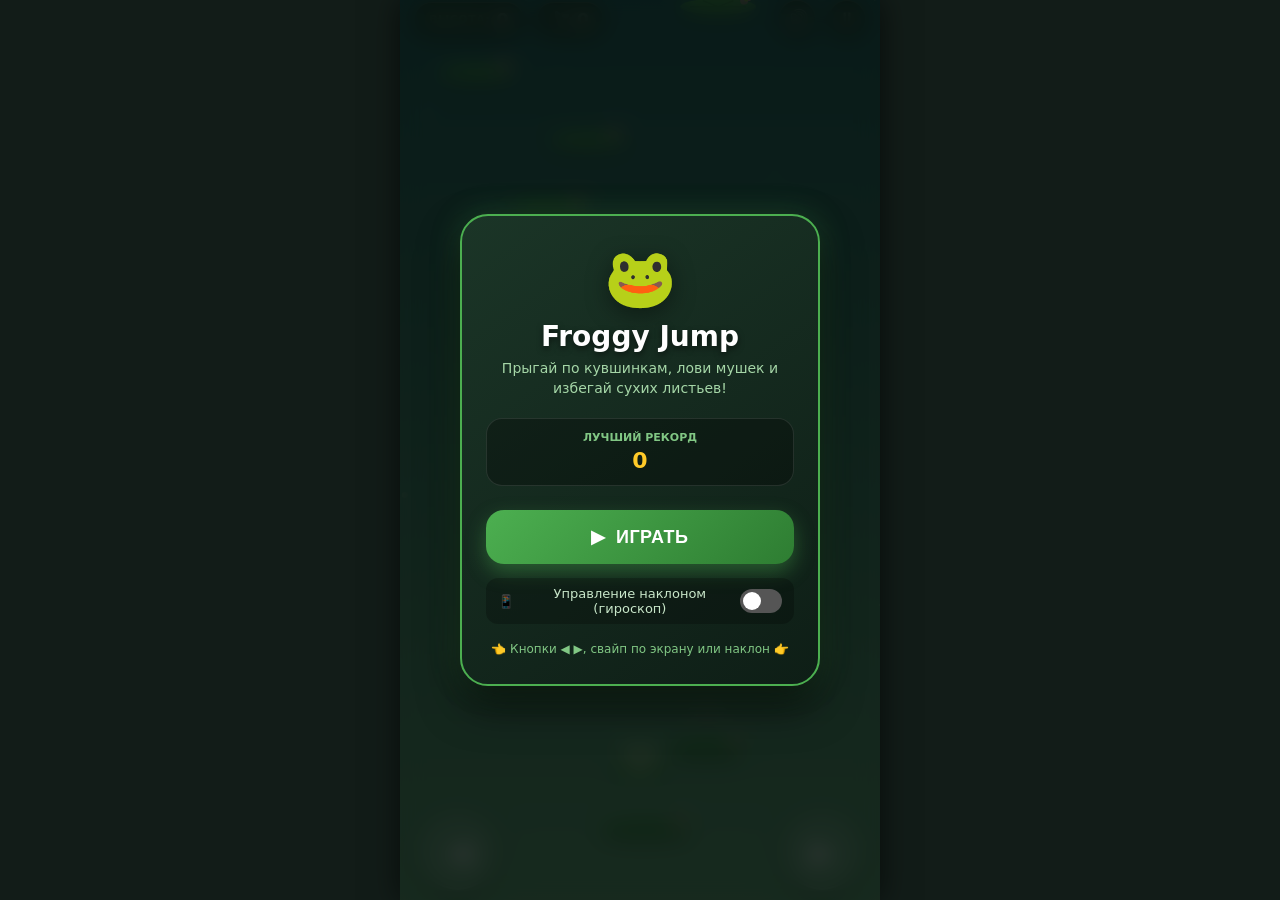
==== index.html @ e17ed598 "feat: Initial commit: Froggy Jump 2D web game for Android" ====
<!DOCTYPE html>
<html lang="ru">
<head>
  <meta charset="UTF-8">
  <meta name="viewport" content="width=device-width, initial-scale=1.0, maximum-scale=1.0, user-scalable=no, viewport-fit=cover">
  <meta name="theme-color" content="#121c18">
  <meta name="mobile-web-app-capable" content="yes">
  <meta name="apple-mobile-web-app-capable" content="yes">
  <meta name="apple-mobile-web-app-status-bar-style" content="black-translucent">
  <title>Froggy Jump - Лягушонок-прыгун 2D</title>
  <link rel="manifest" href="manifest.json">
  <link rel="stylesheet" href="style.css">
</head>
<body>
  <div id="game-wrapper">
    <!-- Игровой холст -->
    <canvas id="gameCanvas"></canvas>

    <!-- Верхний HUD -->
    <div id="hud">
      <div class="hud-group">
        <div class="hud-card">
          <span class="hud-label">Высота:</span>
          <span id="hud-score" class="hud-value">0</span>
        </div>
        <div class="hud-card">
          <span style="font-size: 16px;">🪰</span>
          <span id="hud-flies" class="hud-value">0</span>
        </div>
      </div>
      <div class="hud-group">
        <button id="btn-sound" class="hud-icon-btn" aria-label="Звук">🔊</button>
        <button id="btn-pause" class="hud-icon-btn" aria-label="Пауза">⏸</button>
      </div>
    </div>

    <!-- Экранные кнопки управления для мобильных телефонов -->
    <div id="touch-controls">
      <button id="btn-left" class="touch-btn" aria-label="Влево">◀</button>
      <button id="btn-right" class="touch-btn" aria-label="Вправо">▶</button>
    </div>

    <!-- Модальное окно: Главное меню -->
    <div id="menu-modal" class="modal-overlay">
      <div class="modal-content">
        <div class="frog-avatar">🐸</div>
        <h1 class="modal-title">Froggy Jump</h1>
        <p class="modal-subtitle">Прыгай по кувшинкам, лови мушек и избегай сухих листьев!</p>

        <div class="stats-grid">
          <div class="stat-box" style="grid-column: span 2;">
            <div class="stat-title">Лучший рекорд</div>
            <div id="menu-high-score" class="stat-num">0</div>
          </div>
        </div>

        <button id="btn-start" class="btn-primary">
          <span>▶</span> ИГРАТЬ
        </button>

        <div class="tilt-toggle-row">
          <div class="tilt-label">
            <span>📱</span> Управление наклоном (гироскоп)
          </div>
          <label class="switch">
            <input type="checkbox" id="tilt-toggle">
            <span class="slider"></span>
          </label>
        </div>

        <div class="controls-hint">
          <span>👈 Кнопки ◀ ▶, свайп по экрану или наклон 👉</span>
        </div>
      </div>
    </div>

    <!-- Модальное окно: Пауза -->
    <div id="pause-modal" class="modal-overlay hidden">
      <div class="modal-content">
        <h2 class="modal-title">Пауза</h2>
        <p class="modal-subtitle">Лягушонок отдыхает в пруду</p>
        <button id="btn-resume" class="btn-primary">
          <span>▶</span> ПРОДОЛЖИТЬ
        </button>
        <button id="btn-restart-pause" class="btn-secondary">
          Заново
        </button>
      </div>
    </div>

    <!-- Модальное окно: Game Over -->
    <div id="gameover-modal" class="modal-overlay hidden">
      <div class="modal-content">
        <div style="font-size: 52px; margin-bottom: 4px;">💦</div>
        <h2 class="modal-title">Бултых!</h2>
        <p class="modal-subtitle">Лягушонок упал в воду</p>

        <div id="new-record-badge" style="display: none; background: #ffb300; color: #000; font-weight: 800; font-size: 13px; border-radius: 12px; padding: 4px 10px; margin-bottom: 12px;">
          🏆 НОВЫЙ РЕКОРД!
        </div>

        <div class="stats-grid">
          <div class="stat-box">
            <div class="stat-title">Счет</div>
            <div id="final-score" class="stat-num">0</div>
          </div>
          <div class="stat-box">
            <div class="stat-title">Рекорд</div>
            <div id="final-high" class="stat-num">0</div>
          </div>
          <div class="stat-box" style="grid-column: span 2;">
            <div class="stat-title">Поймано мушек</div>
            <div class="stat-num" style="color: #64ffda;">
              <span id="final-flies">0</span> 🪰
            </div>
          </div>
        </div>

        <button id="btn-restart" class="btn-primary">
          <span>🔄</span> ИГРАТЬ СНОВА
        </button>
      </div>
    </div>
  </div>

  <!-- Предупреждение о горизонтальном режиме -->
  <div id="landscape-warning">
    <div style="font-size: 48px; margin-bottom: 12px;">📱🔄</div>
    <h2>Поверните телефон</h2>
    <p style="margin-top: 8px; color: #a5d6a7;">Для максимального удобства игра создана для портретного (вертикального) режима.</p>
  </div>

  <script src="game.js"></script>
</body>
</html>
---- style.css ----
* {
  margin: 0;
  padding: 0;
  box-sizing: border-box;
  -webkit-touch-callout: none;
  -webkit-user-select: none;
  user-select: none;
}

:root {
  --primary-green: #4caf50;
  --dark-green: #2e7d32;
  --light-green: #81c784;
  --accent-gold: #ffb300;
  --bg-dark: #121c18;
}

html, body {
  width: 100%;
  height: 100%;
  background: var(--bg-dark);
  font-family: system-ui, -apple-system, BlinkMacSystemFont, 'Segoe UI', Roboto, Helvetica, Arial, sans-serif;
  color: #fff;
  overflow: hidden;
  position: fixed;
}

#game-wrapper {
  position: relative;
  width: 100vw;
  height: 100vh;
  max-width: 480px;
  margin: 0 auto;
  overflow: hidden;
  background: linear-gradient(180deg, #1e3c72 0%, #2a5298 35%, #38ef7d 100%);
  box-shadow: 0 0 30px rgba(0, 0, 0, 0.6);
  display: flex;
  flex-direction: column;
}

#gameCanvas {
  width: 100%;
  height: 100%;
  display: block;
  touch-action: none;
}

/* Верхняя панель HUD */
#hud {
  position: absolute;
  top: 0;
  left: 0;
  width: 100%;
  padding: env(safe-area-inset-top, 10px) 14px 10px 14px;
  display: flex;
  justify-content: space-between;
  align-items: center;
  pointer-events: none;
  z-index: 10;
}

.hud-group {
  display: flex;
  gap: 12px;
  align-items: center;
}

.hud-card {
  background: rgba(14, 28, 22, 0.75);
  backdrop-filter: blur(8px);
  -webkit-backdrop-filter: blur(8px);
  border: 1px solid rgba(255, 255, 255, 0.2);
  border-radius: 20px;
  padding: 6px 14px;
  display: flex;
  align-items: center;
  gap: 6px;
  box-shadow: 0 4px 12px rgba(0, 0, 0, 0.3);
}

.hud-label {
  font-size: 11px;
  text-transform: uppercase;
  color: #a5d6a7;
  font-weight: 700;
  letter-spacing: 0.5px;
}

.hud-value {
  font-size: 18px;
  font-weight: 800;
  color: #fff;
  font-variant-numeric: tabular-nums;
  text-shadow: 0 2px 4px rgba(0, 0, 0, 0.5);
}

.hud-icon-btn {
  pointer-events: auto;
  background: rgba(14, 28, 22, 0.75);
  border: 1px solid rgba(255, 255, 255, 0.2);
  color: #fff;
  width: 38px;
  height: 38px;
  border-radius: 50%;
  display: flex;
  justify-content: center;
  align-items: center;
  font-size: 18px;
  cursor: pointer;
  transition: transform 0.1s, background 0.2s;
  box-shadow: 0 4px 12px rgba(0, 0, 0, 0.3);
}

.hud-icon-btn:active {
  transform: scale(0.9);
  background: rgba(46, 125, 50, 0.9);
}

/* Экранные сенсорные кнопки управления */
#touch-controls {
  position: absolute;
  bottom: calc(env(safe-area-inset-bottom, 15px) + 10px);
  left: 0;
  width: 100%;
  padding: 0 20px;
  display: flex;
  justify-content: space-between;
  pointer-events: none;
  z-index: 12;
}

.touch-btn {
  pointer-events: auto;
  width: 76px;
  height: 76px;
  background: rgba(255, 255, 255, 0.18);
  backdrop-filter: blur(6px);
  -webkit-backdrop-filter: blur(6px);
  border: 2px solid rgba(255, 255, 255, 0.4);
  border-radius: 50%;
  display: flex;
  justify-content: center;
  align-items: center;
  color: #ffffff;
  font-size: 32px;
  font-weight: bold;
  box-shadow: 0 6px 18px rgba(0, 0, 0, 0.35);
  transition: background 0.1s, transform 0.1s;
  touch-action: none;
}

.touch-btn.active, .touch-btn:active {
  background: rgba(76, 175, 80, 0.65);
  border-color: #81c784;
  transform: scale(0.92);
}

/* Модальные окна: Меню, Пауза, Game Over */
.modal-overlay {
  position: absolute;
  top: 0;
  left: 0;
  width: 100%;
  height: 100%;
  background: rgba(8, 18, 14, 0.85);
  backdrop-filter: blur(10px);
  -webkit-backdrop-filter: blur(10px);
  display: flex;
  flex-direction: column;
  justify-content: center;
  align-items: center;
  padding: 24px;
  text-align: center;
  z-index: 20;
  transition: opacity 0.3s ease;
}

.modal-overlay.hidden {
  opacity: 0;
  pointer-events: none;
}

.modal-content {
  background: linear-gradient(145deg, #1b3527 0%, #0e1e16 100%);
  border: 2px solid #4caf50;
  border-radius: 28px;
  padding: 28px 24px;
  width: 100%;
  max-width: 360px;
  box-shadow: 0 20px 40px rgba(0, 0, 0, 0.6), 0 0 30px rgba(76, 175, 80, 0.25);
  animation: popIn 0.35s cubic-bezier(0.175, 0.885, 0.32, 1.275);
}

@keyframes popIn {
  from {
    transform: scale(0.85);
    opacity: 0;
  }
  to {
    transform: scale(1);
    opacity: 1;
  }
}

.frog-avatar {
  font-size: 58px;
  margin-bottom: 8px;
  filter: drop-shadow(0 6px 12px rgba(0,0,0,0.4));
  animation: frogWiggle 2s infinite ease-in-out;
}

@keyframes frogWiggle {
  0%, 100% { transform: translateY(0) rotate(0deg); }
  50% { transform: translateY(-8px) rotate(4deg); }
}

.modal-title {
  font-size: 28px;
  font-weight: 900;
  color: #fff;
  margin-bottom: 6px;
  text-shadow: 0 3px 6px rgba(0,0,0,0.5);
}

.modal-subtitle {
  font-size: 14px;
  color: #a5d6a7;
  margin-bottom: 20px;
  line-height: 1.4;
}

.stats-grid {
  display: grid;
  grid-template-columns: 1fr 1fr;
  gap: 12px;
  margin-bottom: 24px;
}

.stat-box {
  background: rgba(0, 0, 0, 0.3);
  border: 1px solid rgba(255, 255, 255, 0.1);
  border-radius: 16px;
  padding: 12px 8px;
}

.stat-title {
  font-size: 11px;
  color: #81c784;
  text-transform: uppercase;
  font-weight: 700;
  margin-bottom: 4px;
}

.stat-num {
  font-size: 22px;
  font-weight: 800;
  color: #ffca28;
}

.btn-primary {
  width: 100%;
  padding: 16px 20px;
  background: linear-gradient(135deg, #4caf50 0%, #2e7d32 100%);
  border: none;
  border-radius: 18px;
  color: #fff;
  font-size: 18px;
  font-weight: 800;
  letter-spacing: 0.5px;
  cursor: pointer;
  box-shadow: 0 8px 20px rgba(76, 175, 80, 0.4);
  transition: transform 0.1s, box-shadow 0.2s;
  display: flex;
  align-items: center;
  justify-content: center;
  gap: 10px;
}

.btn-primary:active {
  transform: scale(0.96);
  box-shadow: 0 4px 10px rgba(76, 175, 80, 0.3);
}

.btn-secondary {
  width: 100%;
  margin-top: 10px;
  padding: 12px 16px;
  background: rgba(255, 255, 255, 0.1);
  border: 1px solid rgba(255, 255, 255, 0.2);
  border-radius: 14px;
  color: #e0e0e0;
  font-size: 14px;
  font-weight: 600;
  cursor: pointer;
}

.btn-secondary:active {
  background: rgba(255, 255, 255, 0.2);
}

.controls-hint {
  margin-top: 18px;
  font-size: 12px;
  color: #81c784;
  display: flex;
  align-items: center;
  justify-content: center;
  gap: 8px;
}

.tilt-toggle-row {
  margin-top: 14px;
  display: flex;
  align-items: center;
  justify-content: space-between;
  background: rgba(0, 0, 0, 0.25);
  border-radius: 12px;
  padding: 8px 12px;
}

.tilt-label {
  font-size: 13px;
  color: #c8e6c9;
  display: flex;
  align-items: center;
  gap: 6px;
}

.switch {
  position: relative;
  display: inline-block;
  width: 44px;
  height: 24px;
}

.switch input {
  opacity: 0;
  width: 0;
  height: 0;
}

.slider {
  position: absolute;
  cursor: pointer;
  top: 0; left: 0; right: 0; bottom: 0;
  background-color: #555;
  transition: 0.3s;
  border-radius: 24px;
}

.slider:before {
  position: absolute;
  content: "";
  height: 18px;
  width: 18px;
  left: 3px;
  bottom: 3px;
  background-color: white;
  transition: 0.3s;
  border-radius: 50%;
}

input:checked + .slider {
  background-color: #4caf50;
}

input:checked + .slider:before {
  transform: translateX(20px);
}

/* Предупреждение о горизонтальном режиме */
#landscape-warning {
  display: none;
  position: fixed;
  top: 0;
  left: 0;
  width: 100%;
  height: 100%;
  background: #0d1a14;
  z-index: 9999;
  flex-direction: column;
  justify-content: center;
  align-items: center;
  color: white;
  text-align: center;
  padding: 20px;
}

@media (orientation: landscape) and (max-height: 500px) {
  #landscape-warning {
    display: flex;
  }
}
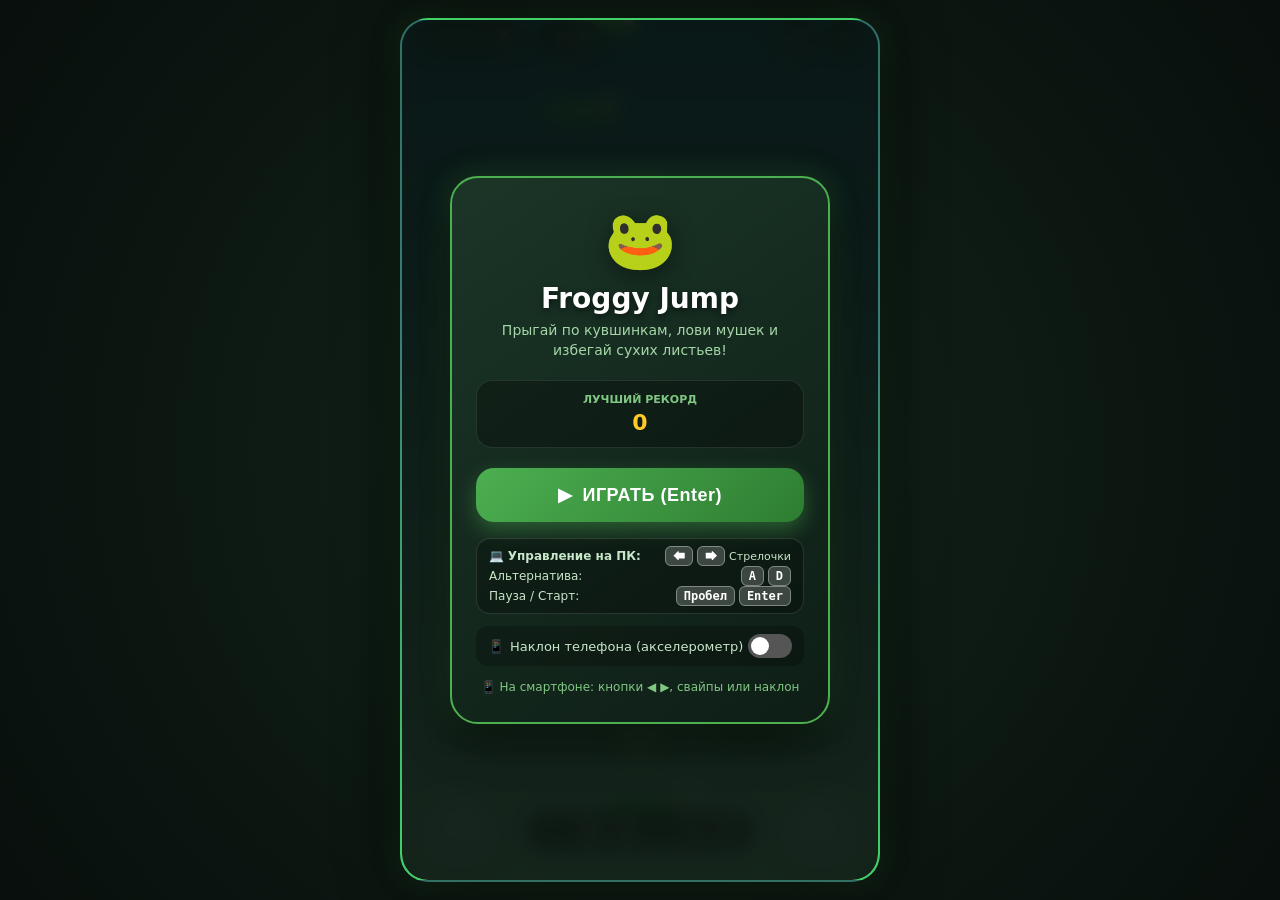
==== commit 8f05cf1b: "feat: Add desktop & PC keyboard support (arrow keys, WASD, space, enter)" ====
--- a/index.html
+++ b/index.html
@@ -29,15 +29,31 @@
         </div>
       </div>
       <div class="hud-group">
-        <button id="btn-sound" class="hud-icon-btn" aria-label="Звук">🔊</button>
-        <button id="btn-pause" class="hud-icon-btn" aria-label="Пауза">⏸</button>
+        <button id="btn-sound" class="hud-icon-btn" aria-label="Звук" title="Вкл/Выкл звук">🔊</button>
+        <button id="btn-pause" class="hud-icon-btn" aria-label="Пауза" title="Пауза (Пробел)">⏸</button>
       </div>
     </div>
 
-    <!-- Экранные кнопки управления для мобильных телефонов -->
+    <!-- Кнопки управления (Сенсор на телефоне + кликабельные индикаторы клавиш на ПК) -->
     <div id="touch-controls">
-      <button id="btn-left" class="touch-btn" aria-label="Влево">◀</button>
-      <button id="btn-right" class="touch-btn" aria-label="Вправо">▶</button>
+      <button id="btn-left" class="touch-btn" aria-label="Влево" title="Влево (Стрелка влево или A)">
+        <span class="touch-btn-icon">◀</span>
+        <span class="touch-btn-key">A / 🡄</span>
+      </button>
+
+      <div class="desktop-controls-legend">
+        <span>ПК:</span>
+        <span class="key-badge">🡄</span>
+        <span class="key-badge">🡆</span>
+        <span>или</span>
+        <span class="key-badge">A</span>
+        <span class="key-badge">D</span>
+      </div>
+
+      <button id="btn-right" class="touch-btn" aria-label="Вправо" title="Вправо (Стрелка вправо или D)">
+        <span class="touch-btn-icon">▶</span>
+        <span class="touch-btn-key">D / 🡆</span>
+      </button>
     </div>
 
     <!-- Модальное окно: Главное меню -->
@@ -55,12 +71,38 @@
         </div>
 
         <button id="btn-start" class="btn-primary">
-          <span>▶</span> ИГРАТЬ
+          <span>▶</span> ИГРАТЬ (Enter)
         </button>
+
+        <!-- Подсказки по управлению для ПК и телефонов -->
+        <div class="pc-keys-helper">
+          <div class="pc-key-line">
+            <span>💻 <b>Управление на ПК:</b></span>
+            <div>
+              <span class="key-badge">🡄</span>
+              <span class="key-badge">🡆</span>
+              <span style="font-size: 11px;">Стрелочки</span>
+            </div>
+          </div>
+          <div class="pc-key-line">
+            <span>Альтернатива:</span>
+            <div>
+              <span class="key-badge">A</span>
+              <span class="key-badge">D</span>
+            </div>
+          </div>
+          <div class="pc-key-line">
+            <span>Пауза / Старт:</span>
+            <div>
+              <span class="key-badge">Пробел</span>
+              <span class="key-badge">Enter</span>
+            </div>
+          </div>
+        </div>
 
         <div class="tilt-toggle-row">
           <div class="tilt-label">
-            <span>📱</span> Управление наклоном (гироскоп)
+            <span>📱</span> Наклон телефона (акселерометр)
           </div>
           <label class="switch">
             <input type="checkbox" id="tilt-toggle">
@@ -69,7 +111,7 @@
         </div>
 
         <div class="controls-hint">
-          <span>👈 Кнопки ◀ ▶, свайп по экрану или наклон 👉</span>
+          <span>📱 На смартфоне: кнопки ◀ ▶, свайпы или наклон</span>
         </div>
       </div>
     </div>
@@ -80,7 +122,7 @@
         <h2 class="modal-title">Пауза</h2>
         <p class="modal-subtitle">Лягушонок отдыхает в пруду</p>
         <button id="btn-resume" class="btn-primary">
-          <span>▶</span> ПРОДОЛЖИТЬ
+          <span>▶</span> ПРОДОЛЖИТЬ (Пробел)
         </button>
         <button id="btn-restart-pause" class="btn-secondary">
           Заново
@@ -117,17 +159,17 @@
         </div>
 
         <button id="btn-restart" class="btn-primary">
-          <span>🔄</span> ИГРАТЬ СНОВА
+          <span>🔄</span> ИГРАТЬ СНОВА (Enter / Пробел)
         </button>
       </div>
     </div>
   </div>
 
-  <!-- Предупреждение о горизонтальном режиме -->
+  <!-- Предупреждение о горизонтальном режиме (только для смартфонов) -->
   <div id="landscape-warning">
     <div style="font-size: 48px; margin-bottom: 12px;">📱🔄</div>
     <h2>Поверните телефон</h2>
-    <p style="margin-top: 8px; color: #a5d6a7;">Для максимального удобства игра создана для портретного (вертикального) режима.</p>
+    <p style="margin-top: 8px; color: #a5d6a7;">Для максимального удобства игра создана для вертикального режима.</p>
   </div>
 
   <script src="game.js"></script>
--- a/style.css
+++ b/style.css
@@ -12,19 +12,22 @@
   --dark-green: #2e7d32;
   --light-green: #81c784;
   --accent-gold: #ffb300;
-  --bg-dark: #121c18;
+  --bg-dark: #0a130f;
 }
 
 html, body {
   width: 100%;
   height: 100%;
-  background: var(--bg-dark);
+  background: radial-gradient(circle at center, #13241b 0%, #080f0c 100%);
   font-family: system-ui, -apple-system, BlinkMacSystemFont, 'Segoe UI', Roboto, Helvetica, Arial, sans-serif;
   color: #fff;
   overflow: hidden;
-  position: fixed;
-}
-
+  display: flex;
+  justify-content: center;
+  align-items: center;
+}
+
+/* Игровой контейнер (Адаптивный под мобильные и ПК) */
 #game-wrapper {
   position: relative;
   width: 100vw;
@@ -33,9 +36,23 @@
   margin: 0 auto;
   overflow: hidden;
   background: linear-gradient(180deg, #1e3c72 0%, #2a5298 35%, #38ef7d 100%);
-  box-shadow: 0 0 30px rgba(0, 0, 0, 0.6);
   display: flex;
   flex-direction: column;
+}
+
+/* Стилизация для ПК / Десктопных мониторов */
+@media (min-width: 600px) and (min-height: 600px) {
+  #game-wrapper {
+    height: min(96vh, 880px);
+    border-radius: 28px;
+    border: 2px solid rgba(76, 175, 80, 0.45);
+    box-shadow: 0 0 60px rgba(0, 0, 0, 0.9), 0 0 30px rgba(76, 175, 80, 0.25);
+  }
+
+  /* Подсказка управления на ПК сбоку или снизу */
+  .desktop-controls-legend {
+    display: flex !important;
+  }
 }
 
 #gameCanvas {
@@ -51,7 +68,7 @@
   top: 0;
   left: 0;
   width: 100%;
-  padding: env(safe-area-inset-top, 10px) 14px 10px 14px;
+  padding: env(safe-area-inset-top, 14px) 14px 10px 14px;
   display: flex;
   justify-content: space-between;
   align-items: center;
@@ -61,12 +78,12 @@
 
 .hud-group {
   display: flex;
-  gap: 12px;
+  gap: 10px;
   align-items: center;
 }
 
 .hud-card {
-  background: rgba(14, 28, 22, 0.75);
+  background: rgba(14, 28, 22, 0.82);
   backdrop-filter: blur(8px);
   -webkit-backdrop-filter: blur(8px);
   border: 1px solid rgba(255, 255, 255, 0.2);
@@ -75,7 +92,7 @@
   display: flex;
   align-items: center;
   gap: 6px;
-  box-shadow: 0 4px 12px rgba(0, 0, 0, 0.3);
+  box-shadow: 0 4px 12px rgba(0, 0, 0, 0.35);
 }
 
 .hud-label {
@@ -96,7 +113,7 @@
 
 .hud-icon-btn {
   pointer-events: auto;
-  background: rgba(14, 28, 22, 0.75);
+  background: rgba(14, 28, 22, 0.82);
   border: 1px solid rgba(255, 255, 255, 0.2);
   color: #fff;
   width: 38px;
@@ -108,23 +125,28 @@
   font-size: 18px;
   cursor: pointer;
   transition: transform 0.1s, background 0.2s;
-  box-shadow: 0 4px 12px rgba(0, 0, 0, 0.3);
+  box-shadow: 0 4px 12px rgba(0, 0, 0, 0.35);
+}
+
+.hud-icon-btn:hover {
+  background: rgba(46, 125, 50, 0.85);
 }
 
 .hud-icon-btn:active {
   transform: scale(0.9);
-  background: rgba(46, 125, 50, 0.9);
+  background: rgba(46, 125, 50, 0.95);
 }
 
 /* Экранные сенсорные кнопки управления */
 #touch-controls {
   position: absolute;
-  bottom: calc(env(safe-area-inset-bottom, 15px) + 10px);
+  bottom: calc(env(safe-area-inset-bottom, 15px) + 12px);
   left: 0;
   width: 100%;
   padding: 0 20px;
   display: flex;
   justify-content: space-between;
+  align-items: center;
   pointer-events: none;
   z-index: 12;
 }
@@ -133,26 +155,78 @@
   pointer-events: auto;
   width: 76px;
   height: 76px;
-  background: rgba(255, 255, 255, 0.18);
-  backdrop-filter: blur(6px);
-  -webkit-backdrop-filter: blur(6px);
+  background: rgba(255, 255, 255, 0.16);
+  backdrop-filter: blur(8px);
+  -webkit-backdrop-filter: blur(8px);
   border: 2px solid rgba(255, 255, 255, 0.4);
   border-radius: 50%;
   display: flex;
+  flex-direction: column;
   justify-content: center;
   align-items: center;
   color: #ffffff;
-  font-size: 32px;
-  font-weight: bold;
   box-shadow: 0 6px 18px rgba(0, 0, 0, 0.35);
-  transition: background 0.1s, transform 0.1s;
+  transition: background 0.15s, transform 0.1s, opacity 0.2s;
   touch-action: none;
+  cursor: pointer;
+}
+
+.touch-btn-icon {
+  font-size: 26px;
+  line-height: 1;
+}
+
+.touch-btn-key {
+  font-size: 10px;
+  font-weight: 700;
+  text-transform: uppercase;
+  color: #c8e6c9;
+  margin-top: 2px;
+  background: rgba(0,0,0,0.3);
+  padding: 1px 5px;
+  border-radius: 6px;
 }
 
 .touch-btn.active, .touch-btn:active {
-  background: rgba(76, 175, 80, 0.65);
+  background: rgba(76, 175, 80, 0.7);
   border-color: #81c784;
   transform: scale(0.92);
+}
+
+/* На ПК с мышью кнопки делаем более полупрозрачными, но интерактивными */
+@media (hover: hover) and (pointer: fine) {
+  .touch-btn {
+    opacity: 0.45;
+  }
+  .touch-btn:hover {
+    opacity: 0.95;
+    background: rgba(76, 175, 80, 0.45);
+  }
+}
+
+/* Подсказка управления на ПК */
+.desktop-controls-legend {
+  display: none;
+  background: rgba(14, 28, 22, 0.8);
+  border: 1px solid rgba(255, 255, 255, 0.2);
+  border-radius: 14px;
+  padding: 6px 14px;
+  font-size: 12px;
+  color: #a5d6a7;
+  font-weight: 600;
+  align-items: center;
+  gap: 8px;
+  box-shadow: 0 4px 12px rgba(0, 0, 0, 0.3);
+}
+
+.key-badge {
+  background: rgba(255, 255, 255, 0.2);
+  border: 1px solid rgba(255, 255, 255, 0.35);
+  border-radius: 6px;
+  padding: 2px 7px;
+  font-weight: 800;
+  color: #fff;
+  font-family: monospace;
 }
 
 /* Модальные окна: Меню, Пауза, Game Over */
@@ -162,7 +236,7 @@
   left: 0;
   width: 100%;
   height: 100%;
-  background: rgba(8, 18, 14, 0.85);
+  background: rgba(8, 18, 14, 0.88);
   backdrop-filter: blur(10px);
   -webkit-backdrop-filter: blur(10px);
   display: flex;
@@ -186,7 +260,7 @@
   border-radius: 28px;
   padding: 28px 24px;
   width: 100%;
-  max-width: 360px;
+  max-width: 380px;
   box-shadow: 0 20px 40px rgba(0, 0, 0, 0.6), 0 0 30px rgba(76, 175, 80, 0.25);
   animation: popIn 0.35s cubic-bezier(0.175, 0.885, 0.32, 1.275);
 }
@@ -233,7 +307,7 @@
   display: grid;
   grid-template-columns: 1fr 1fr;
   gap: 12px;
-  margin-bottom: 24px;
+  margin-bottom: 20px;
 }
 
 .stat-box {
@@ -269,11 +343,16 @@
   letter-spacing: 0.5px;
   cursor: pointer;
   box-shadow: 0 8px 20px rgba(76, 175, 80, 0.4);
-  transition: transform 0.1s, box-shadow 0.2s;
+  transition: transform 0.1s, box-shadow 0.2s, background 0.2s;
   display: flex;
   align-items: center;
   justify-content: center;
   gap: 10px;
+}
+
+.btn-primary:hover {
+  background: linear-gradient(135deg, #57be5b 0%, #348a39 100%);
+  box-shadow: 0 10px 24px rgba(76, 175, 80, 0.5);
 }
 
 .btn-primary:active {
@@ -292,14 +371,40 @@
   font-size: 14px;
   font-weight: 600;
   cursor: pointer;
+  transition: background 0.2s;
+}
+
+.btn-secondary:hover {
+  background: rgba(255, 255, 255, 0.2);
 }
 
 .btn-secondary:active {
-  background: rgba(255, 255, 255, 0.2);
+  background: rgba(255, 255, 255, 0.25);
+}
+
+/* Блок подсказок по клавишам на ПК */
+.pc-keys-helper {
+  margin-top: 16px;
+  background: rgba(0, 0, 0, 0.28);
+  border: 1px solid rgba(255, 255, 255, 0.12);
+  border-radius: 14px;
+  padding: 10px 12px;
+  display: flex;
+  flex-direction: column;
+  gap: 6px;
+  text-align: left;
+}
+
+.pc-key-line {
+  display: flex;
+  align-items: center;
+  justify-content: space-between;
+  font-size: 12px;
+  color: #c8e6c9;
 }
 
 .controls-hint {
-  margin-top: 18px;
+  margin-top: 14px;
   font-size: 12px;
   color: #81c784;
   display: flex;
@@ -309,7 +414,7 @@
 }
 
 .tilt-toggle-row {
-  margin-top: 14px;
+  margin-top: 12px;
   display: flex;
   align-items: center;
   justify-content: space-between;
@@ -368,7 +473,7 @@
   transform: translateX(20px);
 }
 
-/* Предупреждение о горизонтальном режиме */
+/* Предупреждение о горизонтальном режиме — ТОЛЬКО для мобильных устройств */
 #landscape-warning {
   display: none;
   position: fixed;
@@ -386,7 +491,8 @@
   padding: 20px;
 }
 
-@media (orientation: landscape) and (max-height: 500px) {
+/* Показываем ТОЛЬКО на смартфонах с грубым тачем, чтобы ПК никогда не блокировался */
+@media (orientation: landscape) and (max-height: 500px) and (pointer: coarse) {
   #landscape-warning {
     display: flex;
   }
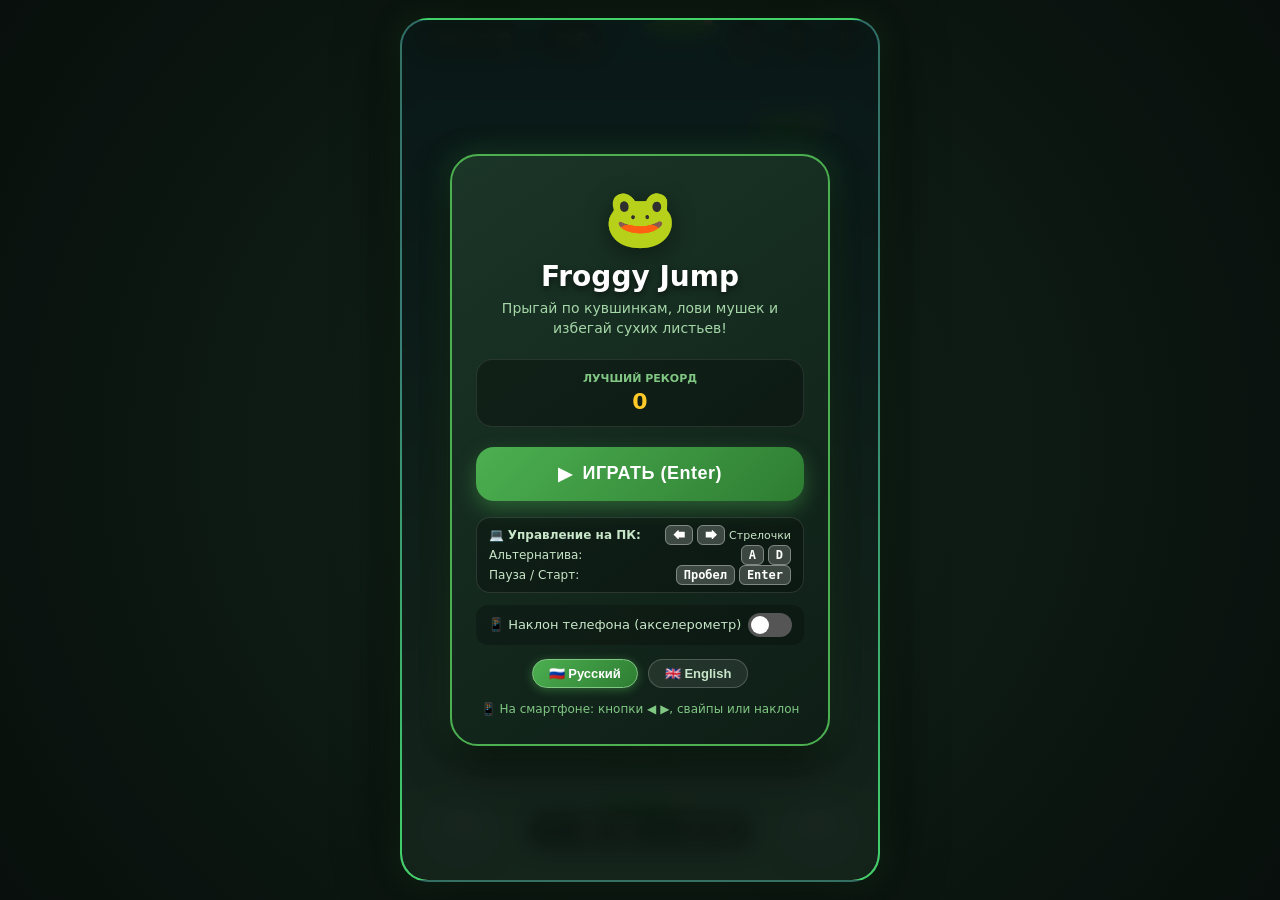
==== commit 79ae1ecb: "feat: Integrate Playgama Bridge SDK v2, add RU/EN localization, promo assets, and release zip" ====
--- a/index.html
+++ b/index.html
@@ -10,6 +10,8 @@
   <title>Froggy Jump - Лягушонок-прыгун 2D</title>
   <link rel="manifest" href="manifest.json">
   <link rel="stylesheet" href="style.css">
+  <!-- Playgama Bridge SDK (Unified Multiplatform SDK) -->
+  <script src="https://bridge.playgama.com/v2/stable/playgama-bridge.js"></script>
 </head>
 <body>
   <div id="game-wrapper">
@@ -20,7 +22,7 @@
     <div id="hud">
       <div class="hud-group">
         <div class="hud-card">
-          <span class="hud-label">Высота:</span>
+          <span id="hud-score-label" class="hud-label">Высота:</span>
           <span id="hud-score" class="hud-value">0</span>
         </div>
         <div class="hud-card">
@@ -30,6 +32,7 @@
       </div>
       <div class="hud-group">
         <button id="btn-sound" class="hud-icon-btn" aria-label="Звук" title="Вкл/Выкл звук">🔊</button>
+        <button id="btn-lang" class="hud-icon-btn" aria-label="Язык / Language" title="Переключить язык / Switch language" style="font-size: 11px; font-weight: 800; min-width: 38px; padding: 0 4px;">RU</button>
         <button id="btn-pause" class="hud-icon-btn" aria-label="Пауза" title="Пауза (Пробел)">⏸</button>
       </div>
     </div>
@@ -60,41 +63,41 @@
     <div id="menu-modal" class="modal-overlay">
       <div class="modal-content">
         <div class="frog-avatar">🐸</div>
-        <h1 class="modal-title">Froggy Jump</h1>
-        <p class="modal-subtitle">Прыгай по кувшинкам, лови мушек и избегай сухих листьев!</p>
+        <h1 id="menu-title" class="modal-title">Froggy Jump</h1>
+        <p id="menu-subtitle" class="modal-subtitle">Прыгай по кувшинкам, лови мушек и избегай сухих листьев!</p>
 
         <div class="stats-grid">
           <div class="stat-box" style="grid-column: span 2;">
-            <div class="stat-title">Лучший рекорд</div>
+            <div id="menu-high-label" class="stat-title">Лучший рекорд</div>
             <div id="menu-high-score" class="stat-num">0</div>
           </div>
         </div>
 
         <button id="btn-start" class="btn-primary">
-          <span>▶</span> ИГРАТЬ (Enter)
+          <span>▶</span> <span id="btn-start-text">ИГРАТЬ (Enter)</span>
         </button>
 
         <!-- Подсказки по управлению для ПК и телефонов -->
         <div class="pc-keys-helper">
           <div class="pc-key-line">
-            <span>💻 <b>Управление на ПК:</b></span>
+            <span id="pc-keys-title">💻 <b>Управление на ПК:</b></span>
             <div>
               <span class="key-badge">🡄</span>
               <span class="key-badge">🡆</span>
-              <span style="font-size: 11px;">Стрелочки</span>
+              <span id="pc-keys-arrows-label" style="font-size: 11px;">Стрелочки</span>
             </div>
           </div>
           <div class="pc-key-line">
-            <span>Альтернатива:</span>
+            <span id="pc-keys-alt-label">Альтернатива:</span>
             <div>
               <span class="key-badge">A</span>
               <span class="key-badge">D</span>
             </div>
           </div>
           <div class="pc-key-line">
-            <span>Пауза / Старт:</span>
+            <span id="pc-keys-pause-label">Пауза / Старт:</span>
             <div>
-              <span class="key-badge">Пробел</span>
+              <span class="key-badge" id="key-space">Пробел</span>
               <span class="key-badge">Enter</span>
             </div>
           </div>
@@ -102,7 +105,7 @@
 
         <div class="tilt-toggle-row">
           <div class="tilt-label">
-            <span>📱</span> Наклон телефона (акселерометр)
+            <span id="tilt-label-text"><span>📱</span> Наклон телефона (акселерометр)</span>
           </div>
           <label class="switch">
             <input type="checkbox" id="tilt-toggle">
@@ -110,8 +113,13 @@
           </label>
         </div>
 
+        <div class="lang-toggle-row">
+          <button id="btn-lang-ru" class="btn-lang active" type="button">🇷🇺 Русский</button>
+          <button id="btn-lang-en" class="btn-lang" type="button">🇬🇧 English</button>
+        </div>
+
         <div class="controls-hint">
-          <span>📱 На смартфоне: кнопки ◀ ▶, свайпы или наклон</span>
+          <span id="controls-hint-text">📱 На смартфоне: кнопки ◀ ▶, свайпы или наклон</span>
         </div>
       </div>
     </div>
@@ -119,13 +127,13 @@
     <!-- Модальное окно: Пауза -->
     <div id="pause-modal" class="modal-overlay hidden">
       <div class="modal-content">
-        <h2 class="modal-title">Пауза</h2>
-        <p class="modal-subtitle">Лягушонок отдыхает в пруду</p>
+        <h2 id="pause-title" class="modal-title">Пауза</h2>
+        <p id="pause-subtitle" class="modal-subtitle">Лягушонок отдыхает в пруду</p>
         <button id="btn-resume" class="btn-primary">
-          <span>▶</span> ПРОДОЛЖИТЬ (Пробел)
+          <span>▶</span> <span id="btn-resume-text">ПРОДОЛЖИТЬ (Пробел)</span>
         </button>
         <button id="btn-restart-pause" class="btn-secondary">
-          Заново
+          <span id="btn-restart-pause-text">Заново</span>
         </button>
       </div>
     </div>
@@ -134,32 +142,35 @@
     <div id="gameover-modal" class="modal-overlay hidden">
       <div class="modal-content">
         <div style="font-size: 52px; margin-bottom: 4px;">💦</div>
-        <h2 class="modal-title">Бултых!</h2>
-        <p class="modal-subtitle">Лягушонок упал в воду</p>
+        <h2 id="gameover-title" class="modal-title">Бултых!</h2>
+        <p id="gameover-subtitle" class="modal-subtitle">Лягушонок упал в воду</p>
 
         <div id="new-record-badge" style="display: none; background: #ffb300; color: #000; font-weight: 800; font-size: 13px; border-radius: 12px; padding: 4px 10px; margin-bottom: 12px;">
-          🏆 НОВЫЙ РЕКОРД!
+          🏆 <span id="new-record-text">НОВЫЙ РЕКОРД!</span>
         </div>
 
         <div class="stats-grid">
           <div class="stat-box">
-            <div class="stat-title">Счет</div>
+            <div id="stat-score-label" class="stat-title">Счет</div>
             <div id="final-score" class="stat-num">0</div>
           </div>
           <div class="stat-box">
-            <div class="stat-title">Рекорд</div>
+            <div id="stat-record-label" class="stat-title">Рекорд</div>
             <div id="final-high" class="stat-num">0</div>
           </div>
           <div class="stat-box" style="grid-column: span 2;">
-            <div class="stat-title">Поймано мушек</div>
+            <div id="stat-flies-label" class="stat-title">Поймано мушек</div>
             <div class="stat-num" style="color: #64ffda;">
               <span id="final-flies">0</span> 🪰
             </div>
           </div>
         </div>
 
+        <button id="btn-revive" class="btn-primary" style="background: linear-gradient(135deg, #ffb300, #ff8f00); margin-bottom: 8px;">
+          <span>⚡</span> <span id="btn-revive-text">СПАСТИ ЛЯГУШОНКА (РЕКЛАМА)</span>
+        </button>
         <button id="btn-restart" class="btn-primary">
-          <span>🔄</span> ИГРАТЬ СНОВА (Enter / Пробел)
+          <span>🔄</span> <span id="btn-restart-text">ИГРАТЬ СНОВА (Enter / Пробел)</span>
         </button>
       </div>
     </div>
@@ -168,10 +179,11 @@
   <!-- Предупреждение о горизонтальном режиме (только для смартфонов) -->
   <div id="landscape-warning">
     <div style="font-size: 48px; margin-bottom: 12px;">📱🔄</div>
-    <h2>Поверните телефон</h2>
-    <p style="margin-top: 8px; color: #a5d6a7;">Для максимального удобства игра создана для вертикального режима.</p>
+    <h2 id="landscape-title">Поверните телефон</h2>
+    <p id="landscape-text" style="margin-top: 8px; color: #a5d6a7;">Для максимального удобства игра создана для вертикального режима.</p>
   </div>
 
+  <script src="bridge.js"></script>
   <script src="game.js"></script>
 </body>
 </html>
--- a/style.css
+++ b/style.css
@@ -497,3 +497,38 @@
     display: flex;
   }
 }
+
+/* Кнопки переключения языка (RU / EN) */
+.lang-toggle-row {
+  display: flex;
+  justify-content: center;
+  gap: 10px;
+  margin-top: 14px;
+}
+
+.btn-lang {
+  background: rgba(255, 255, 255, 0.08);
+  border: 1px solid rgba(255, 255, 255, 0.2);
+  color: #c8e6c9;
+  border-radius: 18px;
+  padding: 6px 16px;
+  font-size: 13px;
+  font-weight: 700;
+  cursor: pointer;
+  transition: all 0.2s ease;
+  display: inline-flex;
+  align-items: center;
+  gap: 6px;
+}
+
+.btn-lang:hover {
+  background: rgba(255, 255, 255, 0.16);
+  border-color: rgba(255, 255, 255, 0.35);
+}
+
+.btn-lang.active {
+  background: linear-gradient(135deg, #4caf50, #2e7d32);
+  border-color: #81c784;
+  color: #ffffff;
+  box-shadow: 0 2px 10px rgba(76, 175, 80, 0.45);
+}
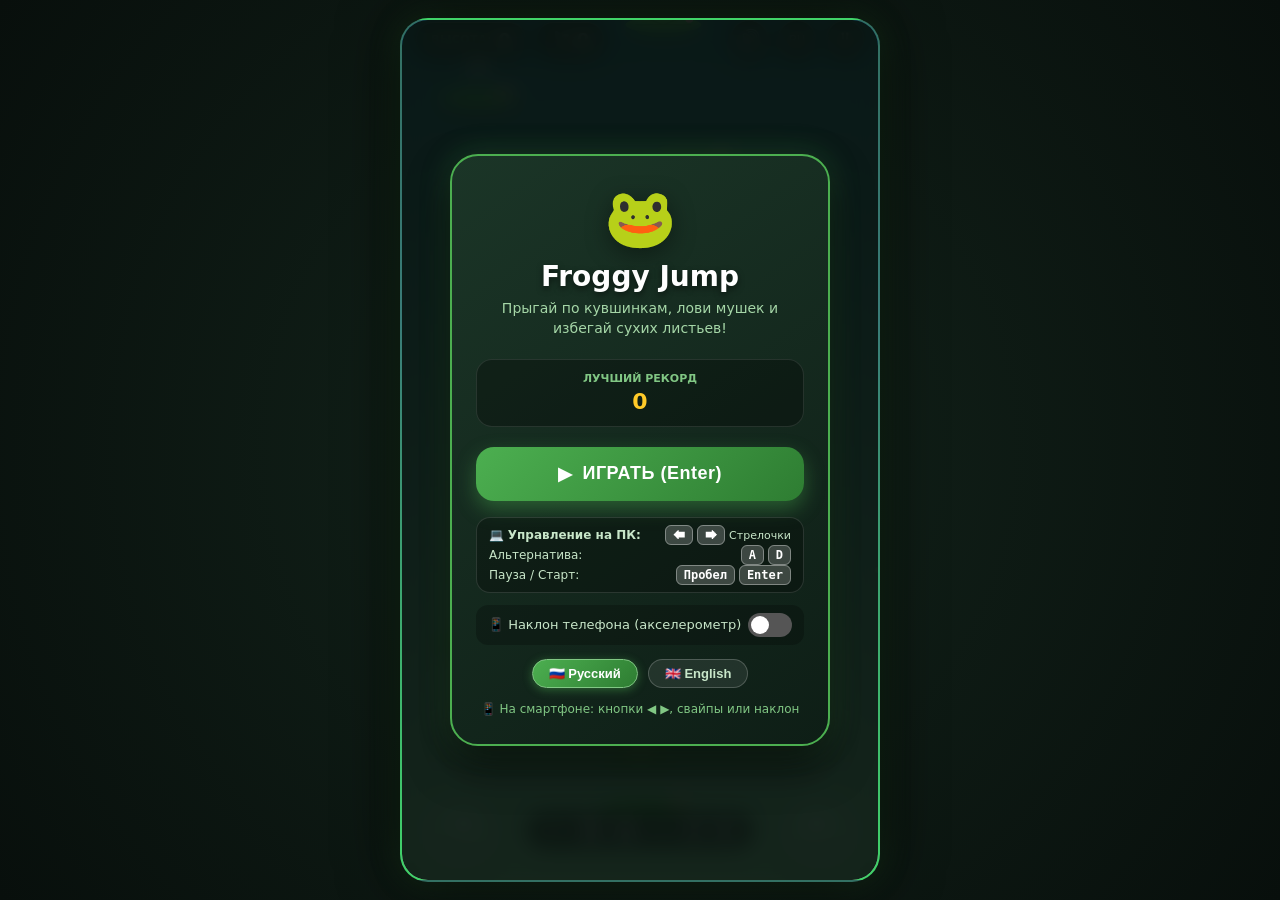
==== commit dc381409: "fix: Hard lock frame rate to 60 FPS and add script version cache-busting" ====
--- a/index.html
+++ b/index.html
@@ -183,7 +183,7 @@
     <p id="landscape-text" style="margin-top: 8px; color: #a5d6a7;">Для максимального удобства игра создана для вертикального режима.</p>
   </div>
 
-  <script src="bridge.js"></script>
-  <script src="game.js"></script>
+  <script src="bridge.js?v=3.0"></script>
+  <script src="game.js?v=3.0"></script>
 </body>
 </html>
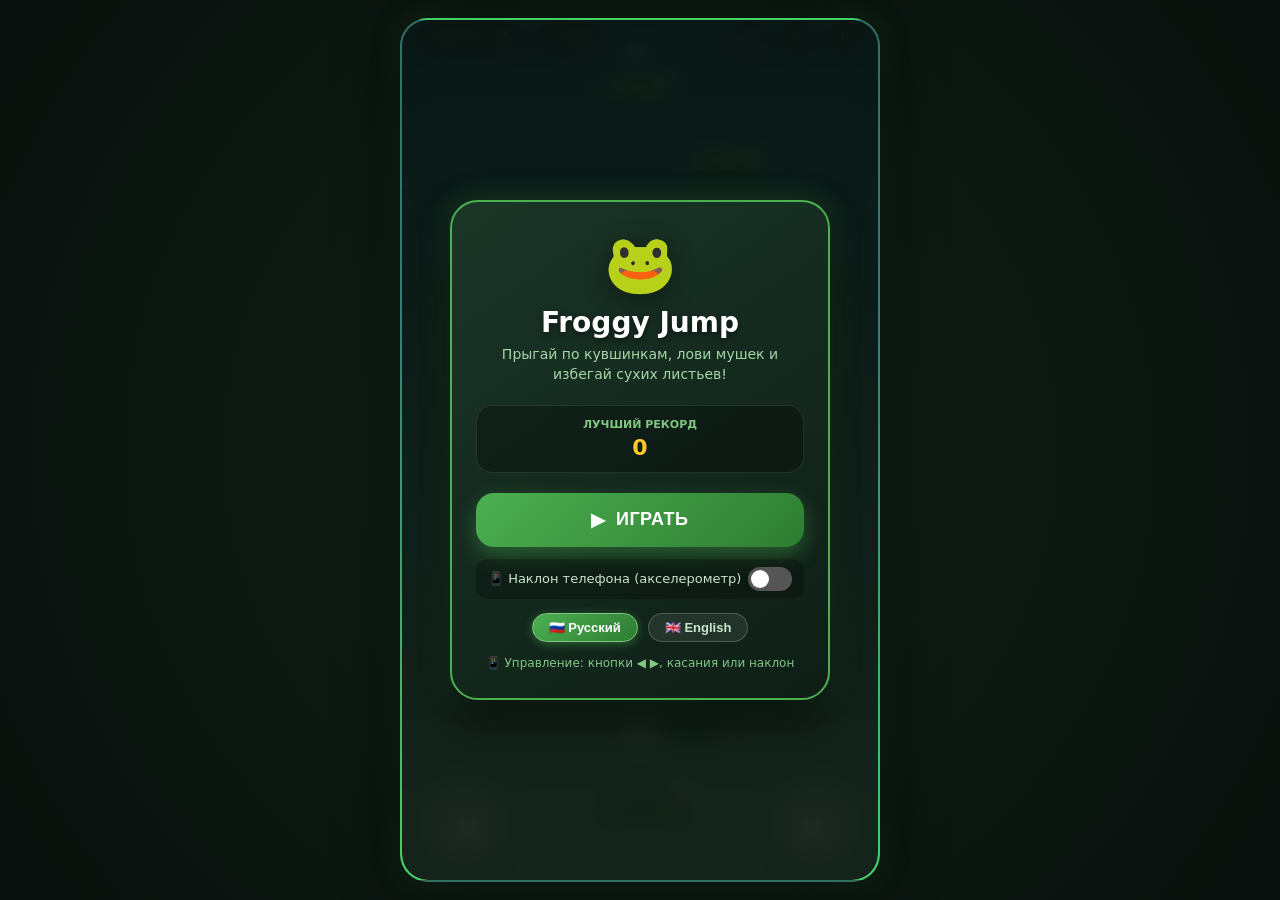
==== commit 283b3f42: "refactor: Optimize exclusively for Android & mobile devices, remove desktop UI" ====
--- a/index.html
+++ b/index.html
@@ -33,29 +33,18 @@
       <div class="hud-group">
         <button id="btn-sound" class="hud-icon-btn" aria-label="Звук" title="Вкл/Выкл звук">🔊</button>
         <button id="btn-lang" class="hud-icon-btn" aria-label="Язык / Language" title="Переключить язык / Switch language" style="font-size: 11px; font-weight: 800; min-width: 38px; padding: 0 4px;">RU</button>
-        <button id="btn-pause" class="hud-icon-btn" aria-label="Пауза" title="Пауза (Пробел)">⏸</button>
+        <button id="btn-pause" class="hud-icon-btn" aria-label="Пауза" title="Пауза">⏸</button>
       </div>
     </div>
 
-    <!-- Кнопки управления (Сенсор на телефоне + кликабельные индикаторы клавиш на ПК) -->
+    <!-- Сенсорные кнопки управления для смартфонов -->
     <div id="touch-controls">
-      <button id="btn-left" class="touch-btn" aria-label="Влево" title="Влево (Стрелка влево или A)">
+      <button id="btn-left" class="touch-btn" aria-label="Влево" title="Влево">
         <span class="touch-btn-icon">◀</span>
-        <span class="touch-btn-key">A / 🡄</span>
       </button>
 
-      <div class="desktop-controls-legend">
-        <span>ПК:</span>
-        <span class="key-badge">🡄</span>
-        <span class="key-badge">🡆</span>
-        <span>или</span>
-        <span class="key-badge">A</span>
-        <span class="key-badge">D</span>
-      </div>
-
-      <button id="btn-right" class="touch-btn" aria-label="Вправо" title="Вправо (Стрелка вправо или D)">
+      <button id="btn-right" class="touch-btn" aria-label="Вправо" title="Вправо">
         <span class="touch-btn-icon">▶</span>
-        <span class="touch-btn-key">D / 🡆</span>
       </button>
     </div>
 
@@ -74,34 +63,8 @@
         </div>
 
         <button id="btn-start" class="btn-primary">
-          <span>▶</span> <span id="btn-start-text">ИГРАТЬ (Enter)</span>
+          <span>▶</span> <span id="btn-start-text">ИГРАТЬ</span>
         </button>
-
-        <!-- Подсказки по управлению для ПК и телефонов -->
-        <div class="pc-keys-helper">
-          <div class="pc-key-line">
-            <span id="pc-keys-title">💻 <b>Управление на ПК:</b></span>
-            <div>
-              <span class="key-badge">🡄</span>
-              <span class="key-badge">🡆</span>
-              <span id="pc-keys-arrows-label" style="font-size: 11px;">Стрелочки</span>
-            </div>
-          </div>
-          <div class="pc-key-line">
-            <span id="pc-keys-alt-label">Альтернатива:</span>
-            <div>
-              <span class="key-badge">A</span>
-              <span class="key-badge">D</span>
-            </div>
-          </div>
-          <div class="pc-key-line">
-            <span id="pc-keys-pause-label">Пауза / Старт:</span>
-            <div>
-              <span class="key-badge" id="key-space">Пробел</span>
-              <span class="key-badge">Enter</span>
-            </div>
-          </div>
-        </div>
 
         <div class="tilt-toggle-row">
           <div class="tilt-label">
@@ -119,7 +82,7 @@
         </div>
 
         <div class="controls-hint">
-          <span id="controls-hint-text">📱 На смартфоне: кнопки ◀ ▶, свайпы или наклон</span>
+          <span id="controls-hint-text">📱 Управление: кнопки ◀ ▶, свайпы или наклон</span>
         </div>
       </div>
     </div>
@@ -130,7 +93,7 @@
         <h2 id="pause-title" class="modal-title">Пауза</h2>
         <p id="pause-subtitle" class="modal-subtitle">Лягушонок отдыхает в пруду</p>
         <button id="btn-resume" class="btn-primary">
-          <span>▶</span> <span id="btn-resume-text">ПРОДОЛЖИТЬ (Пробел)</span>
+          <span>▶</span> <span id="btn-resume-text">ПРОДОЛЖИТЬ</span>
         </button>
         <button id="btn-restart-pause" class="btn-secondary">
           <span id="btn-restart-pause-text">Заново</span>
@@ -170,7 +133,7 @@
           <span>⚡</span> <span id="btn-revive-text">СПАСТИ ЛЯГУШОНКА (РЕКЛАМА)</span>
         </button>
         <button id="btn-restart" class="btn-primary">
-          <span>🔄</span> <span id="btn-restart-text">ИГРАТЬ СНОВА (Enter / Пробел)</span>
+          <span>🔄</span> <span id="btn-restart-text">ИГРАТЬ СНОВА</span>
         </button>
       </div>
     </div>
@@ -183,7 +146,7 @@
     <p id="landscape-text" style="margin-top: 8px; color: #a5d6a7;">Для максимального удобства игра создана для вертикального режима.</p>
   </div>
 
-  <script src="bridge.js?v=3.0"></script>
-  <script src="game.js?v=3.0"></script>
+  <script src="bridge.js?v=4.0"></script>
+  <script src="game.js?v=4.0"></script>
 </body>
 </html>
--- a/style.css
+++ b/style.css
@@ -48,11 +48,6 @@
     border: 2px solid rgba(76, 175, 80, 0.45);
     box-shadow: 0 0 60px rgba(0, 0, 0, 0.9), 0 0 30px rgba(76, 175, 80, 0.25);
   }
-
-  /* Подсказка управления на ПК сбоку или снизу */
-  .desktop-controls-legend {
-    display: flex !important;
-  }
 }
 
 #gameCanvas {
@@ -137,13 +132,13 @@
   background: rgba(46, 125, 50, 0.95);
 }
 
-/* Экранные сенсорные кнопки управления */
+/* Сенсорные кнопки управления (мобильный режим) */
 #touch-controls {
   position: absolute;
-  bottom: calc(env(safe-area-inset-bottom, 15px) + 12px);
+  bottom: calc(env(safe-area-inset-bottom, 15px) + 16px);
   left: 0;
   width: 100%;
-  padding: 0 20px;
+  padding: 0 24px;
   display: flex;
   justify-content: space-between;
   align-items: center;
@@ -155,68 +150,30 @@
   pointer-events: auto;
   width: 76px;
   height: 76px;
-  background: rgba(255, 255, 255, 0.16);
+  background: rgba(255, 255, 255, 0.2);
   backdrop-filter: blur(8px);
   -webkit-backdrop-filter: blur(8px);
-  border: 2px solid rgba(255, 255, 255, 0.4);
+  border: 2px solid rgba(255, 255, 255, 0.5);
   border-radius: 50%;
   display: flex;
-  flex-direction: column;
   justify-content: center;
   align-items: center;
   color: #ffffff;
   box-shadow: 0 6px 18px rgba(0, 0, 0, 0.35);
-  transition: background 0.15s, transform 0.1s, opacity 0.2s;
+  transition: background 0.15s, transform 0.1s;
   touch-action: none;
   cursor: pointer;
 }
 
 .touch-btn-icon {
-  font-size: 26px;
+  font-size: 32px;
   line-height: 1;
 }
 
-.touch-btn-key {
-  font-size: 10px;
-  font-weight: 700;
-  text-transform: uppercase;
-  color: #c8e6c9;
-  margin-top: 2px;
-  background: rgba(0,0,0,0.3);
-  padding: 1px 5px;
-  border-radius: 6px;
-}
-
 .touch-btn.active, .touch-btn:active {
-  background: rgba(76, 175, 80, 0.7);
+  background: rgba(76, 175, 80, 0.85);
   border-color: #81c784;
   transform: scale(0.92);
-}
-
-/* На ПК с мышью кнопки делаем более полупрозрачными, но интерактивными */
-@media (hover: hover) and (pointer: fine) {
-  .touch-btn {
-    opacity: 0.45;
-  }
-  .touch-btn:hover {
-    opacity: 0.95;
-    background: rgba(76, 175, 80, 0.45);
-  }
-}
-
-/* Подсказка управления на ПК */
-.desktop-controls-legend {
-  display: none;
-  background: rgba(14, 28, 22, 0.8);
-  border: 1px solid rgba(255, 255, 255, 0.2);
-  border-radius: 14px;
-  padding: 6px 14px;
-  font-size: 12px;
-  color: #a5d6a7;
-  font-weight: 600;
-  align-items: center;
-  gap: 8px;
-  box-shadow: 0 4px 12px rgba(0, 0, 0, 0.3);
 }
 
 .key-badge {
@@ -380,27 +337,6 @@
 
 .btn-secondary:active {
   background: rgba(255, 255, 255, 0.25);
-}
-
-/* Блок подсказок по клавишам на ПК */
-.pc-keys-helper {
-  margin-top: 16px;
-  background: rgba(0, 0, 0, 0.28);
-  border: 1px solid rgba(255, 255, 255, 0.12);
-  border-radius: 14px;
-  padding: 10px 12px;
-  display: flex;
-  flex-direction: column;
-  gap: 6px;
-  text-align: left;
-}
-
-.pc-key-line {
-  display: flex;
-  align-items: center;
-  justify-content: space-between;
-  font-size: 12px;
-  color: #c8e6c9;
 }
 
 .controls-hint {
